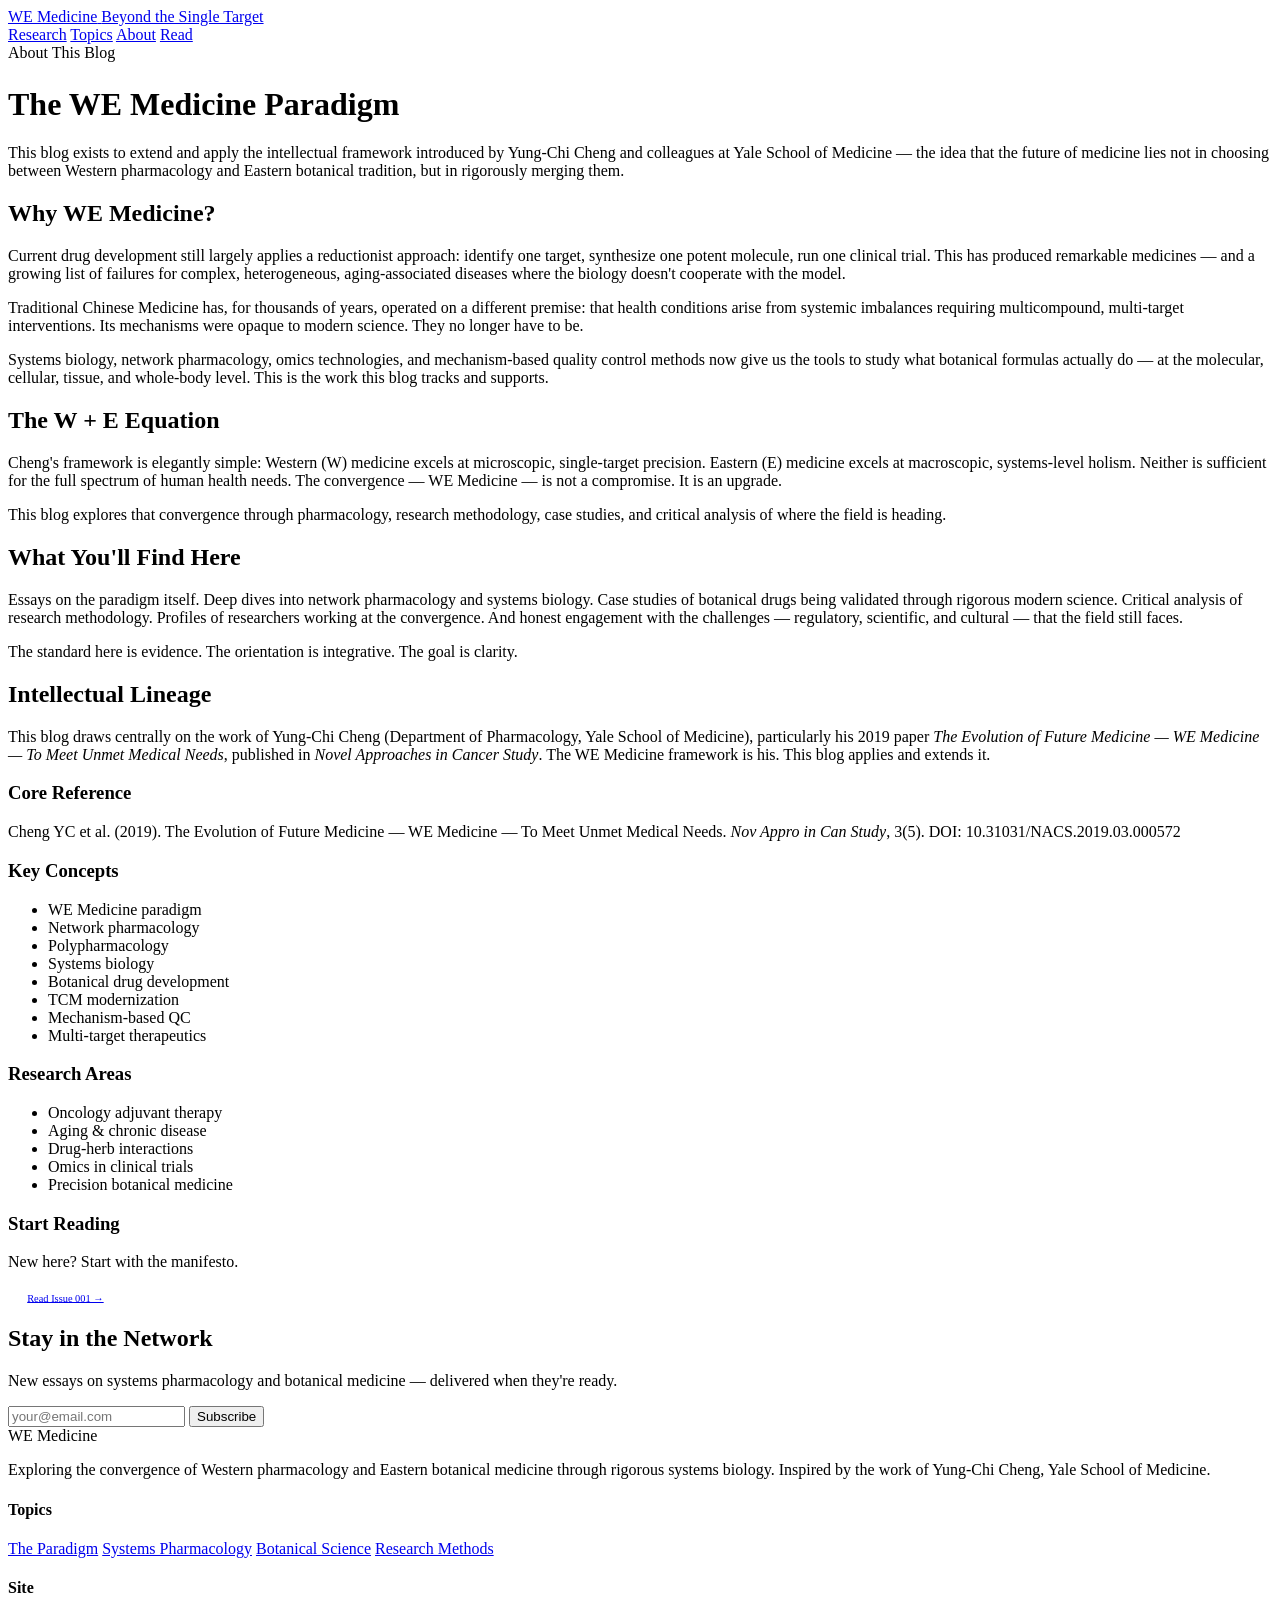
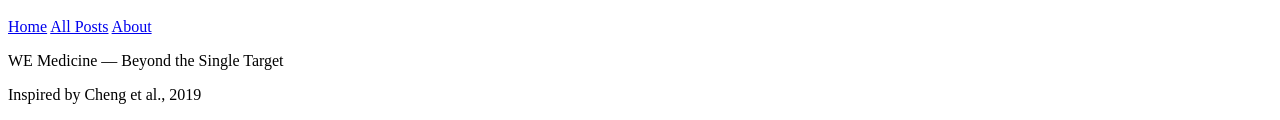
==== about.html @ 9427d6cd "Create about.html" ====
<!DOCTYPE html>
<html lang="en">
<head>
  <meta charset="UTF-8">
  <meta name="viewport" content="width=device-width, initial-scale=1.0">
  <title>About — WE Medicine</title>
  <link rel="stylesheet" href="css/style.css">
</head>
<body>

  <header>
    <div class="header-inner">
      <a href="index.html" class="logo">
        <span class="logo-we">WE Medicine</span>
        <span class="logo-rest">Beyond the Single Target</span>
      </a>
      <nav>
        <a href="blog.html">Research</a>
        <a href="topics.html">Topics</a>
        <a href="about.html">About</a>
        <a href="blog.html" class="nav-cta">Read</a>
      </nav>
    </div>
  </header>

  <div class="about-layout">
    <div class="about-content">
      <div class="hero-label" style="margin-bottom:1.5rem;">About This Blog</div>
      <h1 class="fade-in">The WE Medicine Paradigm</h1>

      <p>
        This blog exists to extend and apply the intellectual framework introduced by
        Yung-Chi Cheng and colleagues at Yale School of Medicine — the idea that the future
        of medicine lies not in choosing between Western pharmacology and Eastern botanical
        tradition, but in rigorously merging them.
      </p>

      <h2>Why WE Medicine?</h2>
      <p>
        Current drug development still largely applies a reductionist approach: identify one
        target, synthesize one potent molecule, run one clinical trial. This has produced
        remarkable medicines — and a growing list of failures for complex, heterogeneous,
        aging-associated diseases where the biology doesn't cooperate with the model.
      </p>
      <p>
        Traditional Chinese Medicine has, for thousands of years, operated on a different
        premise: that health conditions arise from systemic imbalances requiring multicompound,
        multi-target interventions. Its mechanisms were opaque to modern science. They no
        longer have to be.
      </p>
      <p>
        Systems biology, network pharmacology, omics technologies, and mechanism-based
        quality control methods now give us the tools to study what botanical formulas actually
        do — at the molecular, cellular, tissue, and whole-body level. This is the work this
        blog tracks and supports.
      </p>

      <h2>The W + E Equation</h2>
      <p>
        Cheng's framework is elegantly simple: Western (W) medicine excels at microscopic,
        single-target precision. Eastern (E) medicine excels at macroscopic, systems-level
        holism. Neither is sufficient for the full spectrum of human health needs. The
        convergence — WE Medicine — is not a compromise. It is an upgrade.
      </p>
      <p>
        This blog explores that convergence through pharmacology, research methodology,
        case studies, and critical analysis of where the field is heading.
      </p>

      <h2>What You'll Find Here</h2>
      <p>
        Essays on the paradigm itself. Deep dives into network pharmacology and systems
        biology. Case studies of botanical drugs being validated through rigorous modern
        science. Critical analysis of research methodology. Profiles of researchers working
        at the convergence. And honest engagement with the challenges — regulatory, scientific,
        and cultural — that the field still faces.
      </p>
      <p>
        The standard here is evidence. The orientation is integrative. The goal is clarity.
      </p>

      <h2>Intellectual Lineage</h2>
      <p>
        This blog draws centrally on the work of Yung-Chi Cheng (Department of Pharmacology,
        Yale School of Medicine), particularly his 2019 paper <em>The Evolution of Future
        Medicine — WE Medicine — To Meet Unmet Medical Needs</em>, published in
        <em>Novel Approaches in Cancer Study</em>. The WE Medicine framework is his. This
        blog applies and extends it.
      </p>
    </div>

    <div class="about-sidebar">
      <div class="sidebar-block">
        <h3>Core Reference</h3>
        <p>Cheng YC et al. (2019). The Evolution of Future Medicine — WE Medicine — To Meet Unmet Medical Needs. <em>Nov Appro in Can Study</em>, 3(5). DOI: 10.31031/NACS.2019.03.000572</p>
      </div>

      <div class="sidebar-block">
        <h3>Key Concepts</h3>
        <ul>
          <li>WE Medicine paradigm</li>
          <li>Network pharmacology</li>
          <li>Polypharmacology</li>
          <li>Systems biology</li>
          <li>Botanical drug development</li>
          <li>TCM modernization</li>
          <li>Mechanism-based QC</li>
          <li>Multi-target therapeutics</li>
        </ul>
      </div>

      <div class="sidebar-block">
        <h3>Research Areas</h3>
        <ul>
          <li>Oncology adjuvant therapy</li>
          <li>Aging & chronic disease</li>
          <li>Drug-herb interactions</li>
          <li>Omics in clinical trials</li>
          <li>Precision botanical medicine</li>
        </ul>
      </div>

      <div class="sidebar-block">
        <h3>Start Reading</h3>
        <p style="margin-bottom:1rem;">New here? Start with the manifesto.</p>
        <a href="posts/manifesto.html" class="btn-primary" style="font-size:0.65rem; padding: 0.6rem 1.2rem;">Read Issue 001 →</a>
      </div>
    </div>
  </div>

  <div class="newsletter-section">
    <div class="newsletter-inner">
      <h2>Stay in the Network</h2>
      <p>New essays on systems pharmacology and botanical medicine — delivered when they're ready.</p>
      <form class="newsletter-form" onsubmit="return false;">
        <input type="email" placeholder="your@email.com">
        <button type="submit">Subscribe</button>
      </form>
    </div>
  </div>

  <footer>
    <div class="footer-inner">
      <div class="footer-brand">
        <span class="logo-we">WE Medicine</span>
        <p>Exploring the convergence of Western pharmacology and Eastern botanical medicine through rigorous systems biology. Inspired by the work of Yung-Chi Cheng, Yale School of Medicine.</p>
      </div>
      <div class="footer-col">
        <h4>Topics</h4>
        <a href="blog.html">The Paradigm</a>
        <a href="blog.html">Systems Pharmacology</a>
        <a href="blog.html">Botanical Science</a>
        <a href="blog.html">Research Methods</a>
      </div>
      <div class="footer-col">
        <h4>Site</h4>
        <a href="index.html">Home</a>
        <a href="blog.html">All Posts</a>
        <a href="about.html">About</a>
      </div>
    </div>
    <div class="footer-bottom">
      <p>WE Medicine — Beyond the Single Target</p>
      <p>Inspired by Cheng et al., 2019</p>
    </div>
  </footer>

  <script src="js/main.js"></script>
</body>
</html>
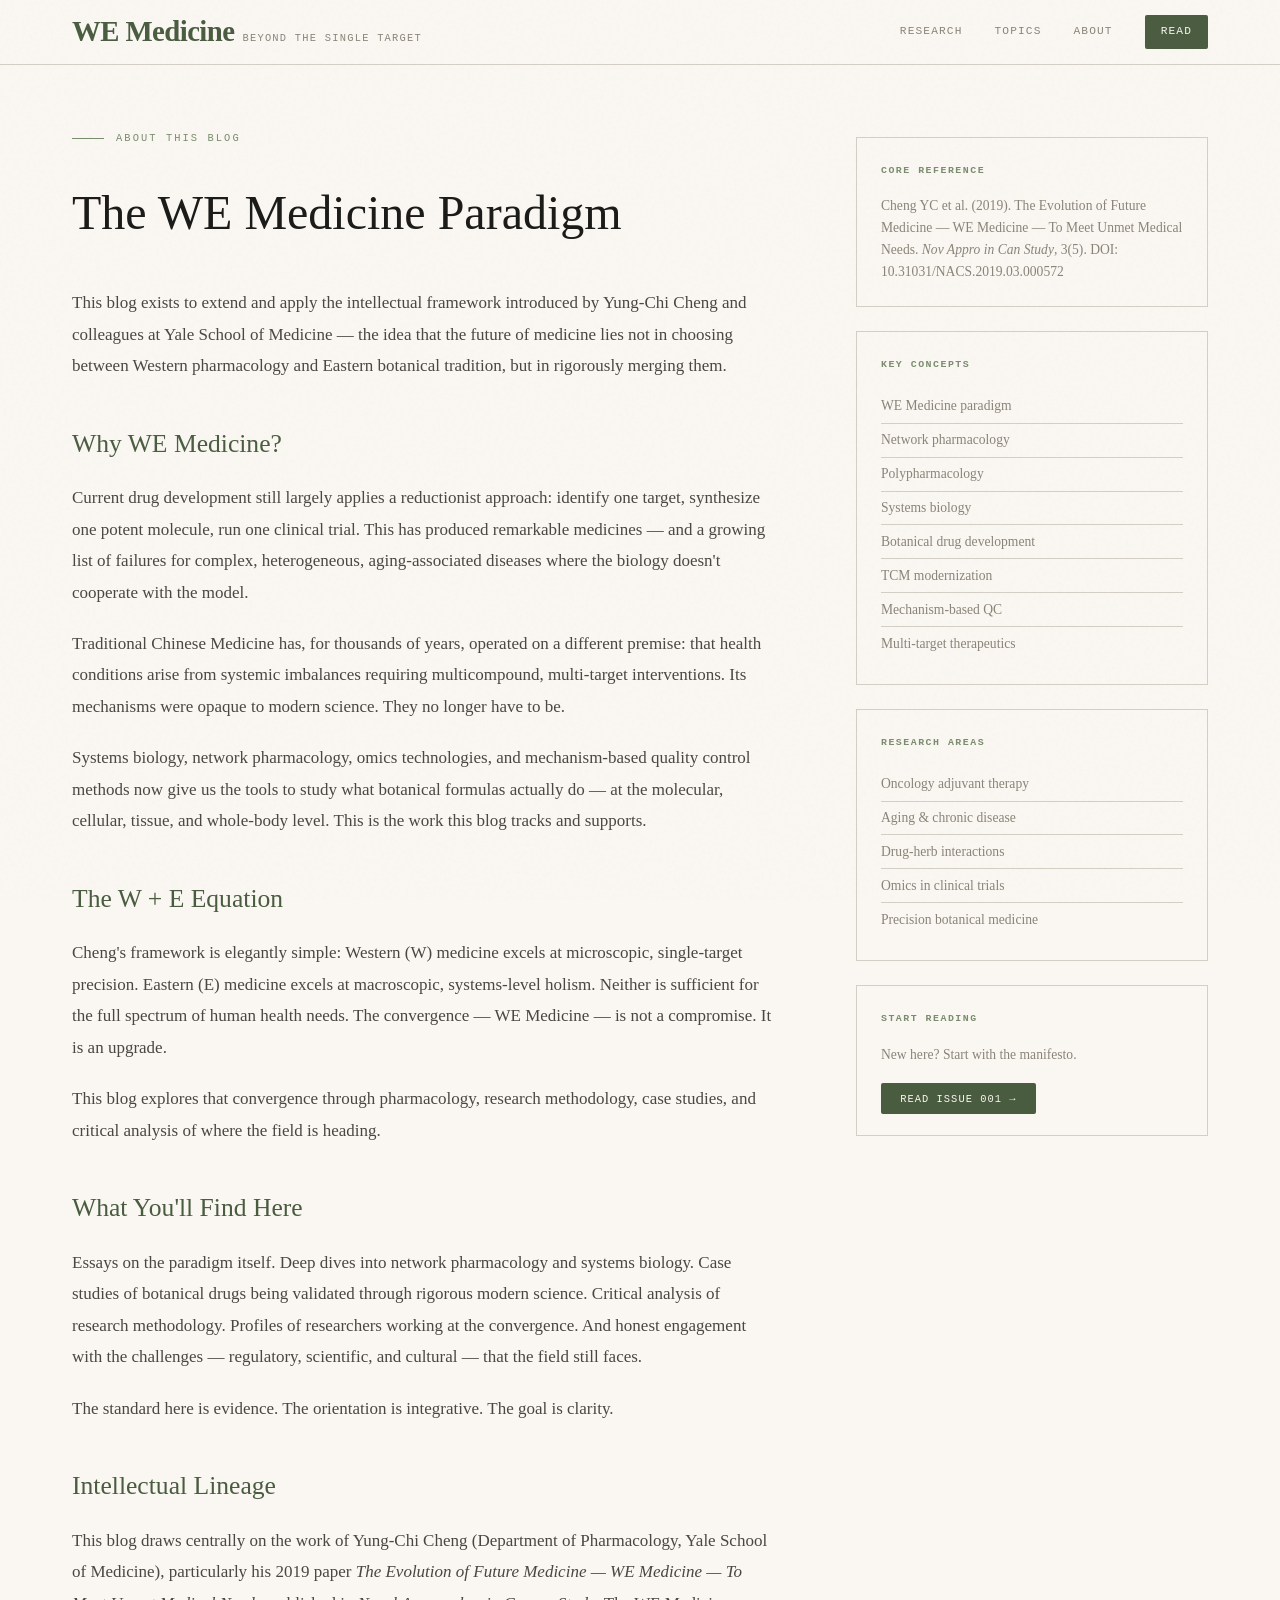
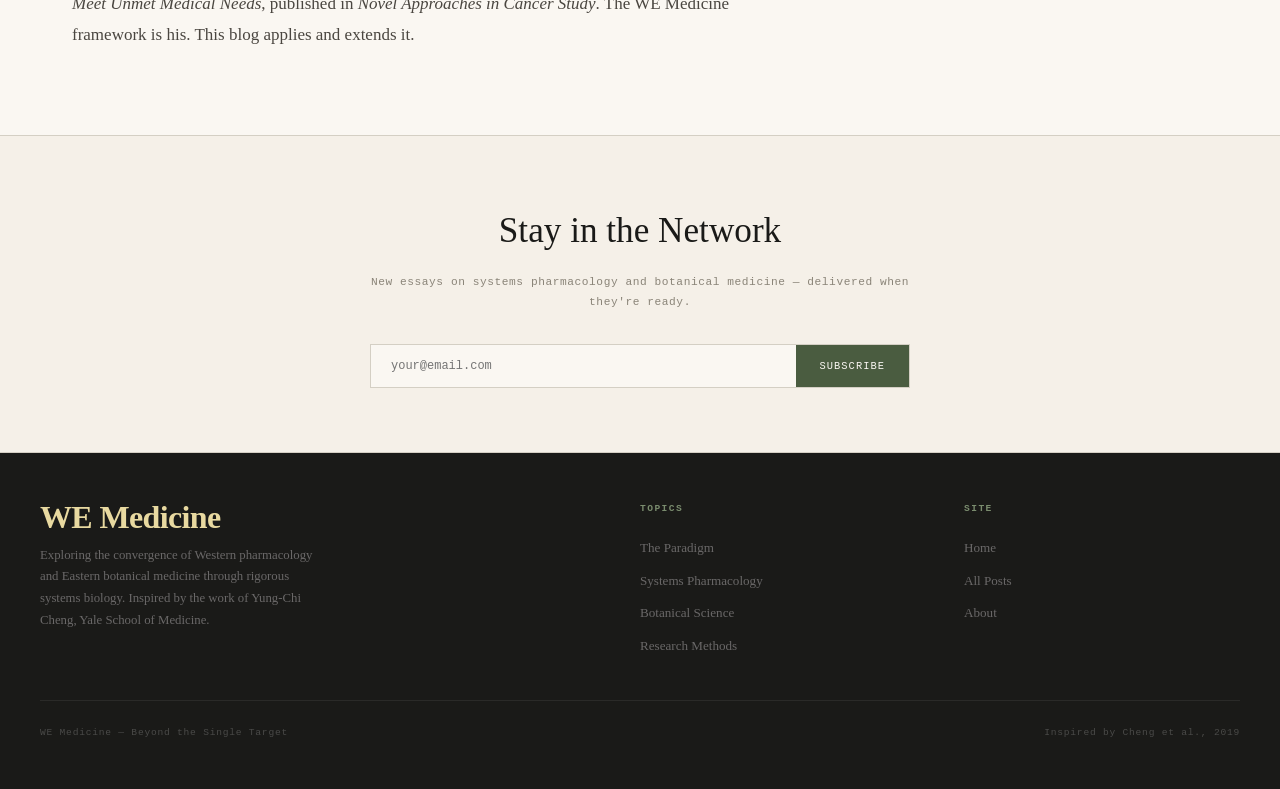
==== commit e5f64a78: "Update about.html" ====
--- a/about.html
+++ b/about.html
@@ -4,7 +4,7 @@
   <meta charset="UTF-8">
   <meta name="viewport" content="width=device-width, initial-scale=1.0">
   <title>About — WE Medicine</title>
-  <link rel="stylesheet" href="css/style.css">
+  <link rel="stylesheet" href="style.css">
 </head>
 <body>
 
@@ -123,7 +123,7 @@
       <div class="sidebar-block">
         <h3>Start Reading</h3>
         <p style="margin-bottom:1rem;">New here? Start with the manifesto.</p>
-        <a href="posts/manifesto.html" class="btn-primary" style="font-size:0.65rem; padding: 0.6rem 1.2rem;">Read Issue 001 →</a>
+        <a href="manifesto.html" class="btn-primary" style="font-size:0.65rem; padding: 0.6rem 1.2rem;">Read Issue 001 →</a>
       </div>
     </div>
   </div>
@@ -165,6 +165,6 @@
     </div>
   </footer>
 
-  <script src="js/main.js"></script>
+  <script src="main.js"></script>
 </body>
 </html>
--- a/style.css
+++ b/style.css
@@ -0,0 +1,867 @@
+@import url('https://fonts.googleapis.com/css2?family=Cormorant+Garamond:ital,wght@0,300;0,400;0,600;1,300;1,400&family=DM+Mono:wght@300;400;500&family=Libre+Baskerville:ital,wght@0,400;0,700;1,400&display=swap');
+
+:root {
+  --ink: #1a1a18;
+  --paper: #f5f0e8;
+  --warm-white: #faf7f2;
+  --sage: #7a8c6e;
+  --deep-sage: #4a5c40;
+  --rust: #a84b2f;
+  --gold: #b8922a;
+  --pale-gold: #e8d9a0;
+  --muted: #8a8478;
+  --border: #d4cfc4;
+  --accent-line: #4a5c40;
+}
+
+*, *::before, *::after { box-sizing: border-box; margin: 0; padding: 0; }
+
+html { scroll-behavior: smooth; }
+
+body {
+  background: var(--warm-white);
+  color: var(--ink);
+  font-family: 'Libre Baskerville', Georgia, 'Times New Roman', serif;
+  font-size: 17px;
+  line-height: 1.75;
+  min-height: 100vh;
+}
+
+/* ── NOISE TEXTURE OVERLAY ── */
+body::before {
+  content: '';
+  position: fixed;
+  inset: 0;
+  background-image: url("data:image/svg+xml,%3Csvg viewBox='0 0 256 256' xmlns='http://www.w3.org/2000/svg'%3E%3Cfilter id='noise'%3E%3CfeTurbulence type='fractalNoise' baseFrequency='0.9' numOctaves='4' stitchTiles='stitch'/%3E%3C/filter%3E%3Crect width='100%25' height='100%25' filter='url(%23noise)' opacity='0.04'/%3E%3C/svg%3E");
+  pointer-events: none;
+  z-index: 1000;
+  opacity: 0.5;
+}
+
+/* ── HEADER ── */
+header {
+  border-bottom: 1px solid var(--border);
+  background: var(--warm-white);
+  position: sticky;
+  top: 0;
+  z-index: 100;
+  backdrop-filter: blur(8px);
+}
+
+.header-inner {
+  max-width: 1200px;
+  margin: 0 auto;
+  padding: 0 2rem;
+  display: flex;
+  align-items: center;
+  justify-content: space-between;
+  height: 64px;
+}
+
+.logo {
+  text-decoration: none;
+  display: flex;
+  align-items: baseline;
+  gap: 0.5rem;
+}
+
+.logo-we {
+  font-family: 'Cormorant Garamond', serif;
+  font-size: 1.8rem;
+  font-weight: 600;
+  color: var(--deep-sage);
+  letter-spacing: -0.02em;
+  line-height: 1;
+}
+
+.logo-rest {
+  font-family: 'DM Mono', monospace;
+  font-size: 0.65rem;
+  font-weight: 300;
+  color: var(--muted);
+  letter-spacing: 0.12em;
+  text-transform: uppercase;
+}
+
+nav {
+  display: flex;
+  align-items: center;
+  gap: 2rem;
+}
+
+nav a {
+  font-family: 'DM Mono', monospace;
+  font-size: 0.7rem;
+  font-weight: 400;
+  letter-spacing: 0.1em;
+  text-transform: uppercase;
+  color: var(--muted);
+  text-decoration: none;
+  transition: color 0.2s;
+}
+
+nav a:hover { color: var(--deep-sage); }
+
+.nav-cta {
+  background: var(--deep-sage);
+  color: var(--warm-white) !important;
+  padding: 0.45rem 1rem;
+  border-radius: 2px;
+}
+
+.nav-cta:hover { background: var(--ink); color: var(--warm-white) !important; }
+
+/* ── HERO ── */
+.hero {
+  max-width: 1200px;
+  margin: 0 auto;
+  padding: 5rem 2rem 4rem;
+  display: grid;
+  grid-template-columns: 1fr 1fr;
+  gap: 4rem;
+  align-items: center;
+  min-height: 80vh;
+}
+
+.hero-label {
+  font-family: 'DM Mono', monospace;
+  font-size: 0.65rem;
+  letter-spacing: 0.2em;
+  text-transform: uppercase;
+  color: var(--sage);
+  margin-bottom: 1.5rem;
+  display: flex;
+  align-items: center;
+  gap: 0.75rem;
+}
+
+.hero-label::before {
+  content: '';
+  display: block;
+  width: 2rem;
+  height: 1px;
+  background: var(--sage);
+}
+
+.hero h1 {
+  font-family: 'Cormorant Garamond', serif;
+  font-size: clamp(3rem, 5vw, 4.5rem);
+  font-weight: 300;
+  line-height: 1.1;
+  letter-spacing: -0.02em;
+  color: var(--ink);
+  margin-bottom: 0.25rem;
+}
+
+.hero h1 em {
+  font-style: italic;
+  color: var(--deep-sage);
+}
+
+.hero-subtitle {
+  font-family: 'DM Mono', monospace;
+  font-size: 0.72rem;
+  letter-spacing: 0.15em;
+  text-transform: uppercase;
+  color: var(--rust);
+  margin-bottom: 2rem;
+  border-left: 2px solid var(--rust);
+  padding-left: 0.75rem;
+}
+
+.hero-desc {
+  font-size: 1.05rem;
+  color: #4a4640;
+  line-height: 1.85;
+  max-width: 480px;
+  margin-bottom: 2.5rem;
+}
+
+.hero-actions {
+  display: flex;
+  gap: 1rem;
+  align-items: center;
+}
+
+.btn-primary {
+  background: var(--deep-sage);
+  color: var(--warm-white);
+  padding: 0.75rem 1.75rem;
+  text-decoration: none;
+  font-family: 'DM Mono', monospace;
+  font-size: 0.7rem;
+  letter-spacing: 0.1em;
+  text-transform: uppercase;
+  border-radius: 2px;
+  transition: background 0.2s;
+}
+
+.btn-primary:hover { background: var(--ink); }
+
+.btn-secondary {
+  color: var(--muted);
+  text-decoration: none;
+  font-family: 'DM Mono', monospace;
+  font-size: 0.7rem;
+  letter-spacing: 0.1em;
+  text-transform: uppercase;
+  border-bottom: 1px solid var(--border);
+  padding-bottom: 2px;
+  transition: color 0.2s, border-color 0.2s;
+}
+
+.btn-secondary:hover { color: var(--ink); border-color: var(--ink); }
+
+/* ── HERO VISUAL ── */
+.hero-visual {
+  position: relative;
+  display: flex;
+  justify-content: center;
+  align-items: center;
+  overflow: hidden;
+}
+
+.we-diagram {
+  width: 320px;
+  height: 320px;
+  max-width: 320px;
+  max-height: 320px;
+  flex-shrink: 0;
+}
+
+.we-diagram svg {
+  display: block;
+  width: 320px;
+  height: 320px;
+}
+
+/* ── MARQUEE ── */
+.marquee-strip {
+  border-top: 1px solid var(--border);
+  border-bottom: 1px solid var(--border);
+  background: var(--paper);
+  overflow: hidden;
+  padding: 0.6rem 0;
+}
+
+.marquee-track {
+  display: flex;
+  gap: 3rem;
+  animation: marquee 30s linear infinite;
+  white-space: nowrap;
+}
+
+.marquee-track span {
+  font-family: 'DM Mono', monospace;
+  font-size: 0.65rem;
+  letter-spacing: 0.15em;
+  text-transform: uppercase;
+  color: var(--muted);
+  flex-shrink: 0;
+}
+
+.marquee-track span.dot {
+  color: var(--sage);
+}
+
+@keyframes marquee {
+  from { transform: translateX(0); }
+  to { transform: translateX(-50%); }
+}
+
+/* ── SECTION ── */
+section {
+  max-width: 1200px;
+  margin: 0 auto;
+  padding: 5rem 2rem;
+}
+
+.section-label {
+  font-family: 'DM Mono', monospace;
+  font-size: 0.65rem;
+  letter-spacing: 0.2em;
+  text-transform: uppercase;
+  color: var(--sage);
+  margin-bottom: 3rem;
+  display: flex;
+  align-items: center;
+  gap: 0.75rem;
+}
+
+.section-label::after {
+  content: '';
+  display: block;
+  flex: 1;
+  height: 1px;
+  background: var(--border);
+}
+
+/* ── FEATURED POST ── */
+.featured-grid {
+  display: grid;
+  grid-template-columns: 1.4fr 1fr;
+  gap: 2px;
+  background: var(--border);
+}
+
+.featured-main {
+  background: var(--warm-white);
+  padding: 3rem;
+  position: relative;
+  overflow: hidden;
+}
+
+.featured-main::before {
+  content: '';
+  position: absolute;
+  top: 0; left: 0; right: 0;
+  height: 3px;
+  background: linear-gradient(90deg, var(--deep-sage), var(--sage));
+}
+
+.featured-side {
+  background: var(--warm-white);
+  display: flex;
+  flex-direction: column;
+  gap: 2px;
+}
+
+.side-post {
+  background: var(--warm-white);
+  padding: 2rem;
+  flex: 1;
+  border-left: none;
+  position: relative;
+  transition: background 0.2s;
+}
+
+.side-post:hover { background: var(--paper); }
+
+.post-category {
+  font-family: 'DM Mono', monospace;
+  font-size: 0.6rem;
+  letter-spacing: 0.15em;
+  text-transform: uppercase;
+  color: var(--rust);
+  margin-bottom: 0.75rem;
+}
+
+.post-title {
+  font-family: 'Cormorant Garamond', serif;
+  font-size: 1.6rem;
+  font-weight: 400;
+  line-height: 1.25;
+  color: var(--ink);
+  margin-bottom: 1rem;
+  text-decoration: none;
+  display: block;
+}
+
+.post-title:hover { color: var(--deep-sage); }
+
+.side-post .post-title {
+  font-size: 1.1rem;
+}
+
+.post-excerpt {
+  color: #5a5650;
+  font-size: 0.95rem;
+  line-height: 1.7;
+  margin-bottom: 1.5rem;
+}
+
+.post-meta {
+  font-family: 'DM Mono', monospace;
+  font-size: 0.6rem;
+  letter-spacing: 0.1em;
+  color: var(--muted);
+  display: flex;
+  gap: 1.5rem;
+}
+
+.read-more {
+  font-family: 'DM Mono', monospace;
+  font-size: 0.65rem;
+  letter-spacing: 0.1em;
+  text-transform: uppercase;
+  color: var(--deep-sage);
+  text-decoration: none;
+  display: inline-flex;
+  align-items: center;
+  gap: 0.5rem;
+  margin-top: 1.5rem;
+}
+
+.read-more::after { content: '→'; transition: transform 0.2s; }
+.read-more:hover::after { transform: translateX(4px); }
+
+/* ── TOPIC GRID ── */
+.topics-grid {
+  display: grid;
+  grid-template-columns: repeat(3, 1fr);
+  gap: 1.5rem;
+}
+
+.topic-card {
+  border: 1px solid var(--border);
+  padding: 2rem;
+  position: relative;
+  transition: border-color 0.2s, transform 0.2s;
+  cursor: pointer;
+  text-decoration: none;
+  display: block;
+  color: inherit;
+}
+
+.topic-card:hover {
+  border-color: var(--deep-sage);
+  transform: translateY(-2px);
+}
+
+.topic-number {
+  font-family: 'Cormorant Garamond', serif;
+  font-size: 3rem;
+  font-weight: 300;
+  color: var(--pale-gold);
+  line-height: 1;
+  margin-bottom: 1rem;
+}
+
+.topic-name {
+  font-family: 'Cormorant Garamond', serif;
+  font-size: 1.2rem;
+  font-weight: 600;
+  color: var(--ink);
+  margin-bottom: 0.5rem;
+}
+
+.topic-desc {
+  font-family: 'DM Mono', monospace;
+  font-size: 0.62rem;
+  letter-spacing: 0.05em;
+  color: var(--muted);
+  line-height: 1.6;
+}
+
+/* ── PARADIGM BLOCK ── */
+.paradigm-block {
+  background: var(--ink);
+  color: var(--warm-white);
+  padding: 5rem 2rem;
+}
+
+.paradigm-inner {
+  max-width: 1200px;
+  margin: 0 auto;
+  display: grid;
+  grid-template-columns: 1fr 1fr;
+  gap: 5rem;
+  align-items: center;
+}
+
+.paradigm-block .section-label {
+  color: var(--sage);
+}
+
+.paradigm-block .section-label::after {
+  background: #3a3a38;
+}
+
+.paradigm-quote {
+  font-family: 'Cormorant Garamond', serif;
+  font-size: 1.9rem;
+  font-weight: 300;
+  font-style: italic;
+  line-height: 1.4;
+  color: var(--pale-gold);
+  margin-bottom: 1.5rem;
+}
+
+.paradigm-attribution {
+  font-family: 'DM Mono', monospace;
+  font-size: 0.65rem;
+  letter-spacing: 0.1em;
+  color: var(--sage);
+}
+
+.equation-display {
+  display: flex;
+  flex-direction: column;
+  gap: 1.5rem;
+}
+
+.eq-row {
+  display: flex;
+  align-items: center;
+  gap: 1rem;
+  padding: 1.25rem 1.5rem;
+  border: 1px solid #3a3a38;
+}
+
+.eq-row.active {
+  border-color: var(--sage);
+  background: rgba(74, 92, 64, 0.1);
+}
+
+.eq-label {
+  font-family: 'DM Mono', monospace;
+  font-size: 0.6rem;
+  letter-spacing: 0.1em;
+  color: var(--muted);
+  width: 60px;
+  flex-shrink: 0;
+}
+
+.eq-value {
+  font-family: 'Cormorant Garamond', serif;
+  font-size: 1.4rem;
+  font-weight: 600;
+  color: var(--warm-white);
+}
+
+.eq-row.active .eq-value { color: var(--pale-gold); }
+
+.eq-desc {
+  font-size: 0.8rem;
+  color: #8a8888;
+  font-family: 'Libre Baskerville', serif;
+  font-style: italic;
+}
+
+/* ── NEWSLETTER ── */
+.newsletter-section {
+  background: var(--paper);
+  border-top: 1px solid var(--border);
+  border-bottom: 1px solid var(--border);
+  padding: 4rem 2rem;
+  text-align: center;
+}
+
+.newsletter-inner { max-width: 540px; margin: 0 auto; }
+
+.newsletter-section h2 {
+  font-family: 'Cormorant Garamond', serif;
+  font-size: 2.2rem;
+  font-weight: 400;
+  margin-bottom: 0.75rem;
+}
+
+.newsletter-section p {
+  color: var(--muted);
+  font-size: 0.9rem;
+  margin-bottom: 2rem;
+  font-family: 'DM Mono', monospace;
+  font-size: 0.7rem;
+  letter-spacing: 0.05em;
+}
+
+.newsletter-form {
+  display: flex;
+  gap: 0;
+  border: 1px solid var(--border);
+  overflow: hidden;
+}
+
+.newsletter-form input {
+  flex: 1;
+  padding: 0.85rem 1.25rem;
+  border: none;
+  background: var(--warm-white);
+  font-family: 'DM Mono', monospace;
+  font-size: 0.75rem;
+  color: var(--ink);
+  outline: none;
+}
+
+.newsletter-form button {
+  background: var(--deep-sage);
+  color: var(--warm-white);
+  border: none;
+  padding: 0.85rem 1.5rem;
+  font-family: 'DM Mono', monospace;
+  font-size: 0.65rem;
+  letter-spacing: 0.1em;
+  text-transform: uppercase;
+  cursor: pointer;
+  transition: background 0.2s;
+}
+
+.newsletter-form button:hover { background: var(--ink); }
+
+/* ── FOOTER ── */
+footer {
+  background: var(--ink);
+  color: #8a8888;
+  padding: 3rem 2rem;
+}
+
+.footer-inner {
+  max-width: 1200px;
+  margin: 0 auto;
+  display: grid;
+  grid-template-columns: 2fr 1fr 1fr;
+  gap: 3rem;
+}
+
+.footer-brand .logo-we { font-size: 2rem; display: block; margin-bottom: 0.5rem; color: var(--pale-gold); }
+
+.footer-brand p {
+  font-size: 0.8rem;
+  line-height: 1.7;
+  margin-top: 0.75rem;
+  max-width: 280px;
+  color: #6a6868;
+}
+
+.footer-col h4 {
+  font-family: 'DM Mono', monospace;
+  font-size: 0.6rem;
+  letter-spacing: 0.15em;
+  text-transform: uppercase;
+  color: var(--sage);
+  margin-bottom: 1.25rem;
+}
+
+.footer-col a {
+  display: block;
+  font-size: 0.82rem;
+  color: #6a6868;
+  text-decoration: none;
+  margin-bottom: 0.6rem;
+  transition: color 0.2s;
+}
+
+.footer-col a:hover { color: var(--warm-white); }
+
+.footer-bottom {
+  max-width: 1200px;
+  margin: 2rem auto 0;
+  padding-top: 1.5rem;
+  border-top: 1px solid #2a2a28;
+  display: flex;
+  justify-content: space-between;
+  align-items: center;
+}
+
+.footer-bottom p {
+  font-family: 'DM Mono', monospace;
+  font-size: 0.6rem;
+  letter-spacing: 0.08em;
+  color: #4a4a48;
+}
+
+/* ── BLOG PAGE ── */
+.page-hero {
+  max-width: 1200px;
+  margin: 0 auto;
+  padding: 4rem 2rem 2rem;
+  border-bottom: 1px solid var(--border);
+  margin-bottom: 0;
+}
+
+.page-hero h1 {
+  font-family: 'Cormorant Garamond', serif;
+  font-size: 3rem;
+  font-weight: 300;
+  margin-bottom: 0.5rem;
+}
+
+.page-hero p {
+  color: var(--muted);
+  font-family: 'DM Mono', monospace;
+  font-size: 0.7rem;
+  letter-spacing: 0.08em;
+}
+
+.filter-bar {
+  max-width: 1200px;
+  margin: 0 auto;
+  padding: 1.5rem 2rem;
+  border-bottom: 1px solid var(--border);
+  display: flex;
+  gap: 0.5rem;
+  flex-wrap: wrap;
+}
+
+.filter-btn {
+  font-family: 'DM Mono', monospace;
+  font-size: 0.62rem;
+  letter-spacing: 0.1em;
+  text-transform: uppercase;
+  padding: 0.4rem 0.85rem;
+  border: 1px solid var(--border);
+  background: none;
+  color: var(--muted);
+  cursor: pointer;
+  border-radius: 2px;
+  transition: all 0.15s;
+}
+
+.filter-btn.active, .filter-btn:hover {
+  background: var(--deep-sage);
+  color: var(--warm-white);
+  border-color: var(--deep-sage);
+}
+
+.posts-grid {
+  max-width: 1200px;
+  margin: 0 auto;
+  padding: 3rem 2rem;
+  display: grid;
+  grid-template-columns: repeat(3, 1fr);
+  gap: 2rem;
+}
+
+.post-card {
+  border: 1px solid var(--border);
+  padding: 2rem;
+  display: flex;
+  flex-direction: column;
+  transition: border-color 0.2s, transform 0.2s;
+}
+
+.post-card:hover {
+  border-color: var(--deep-sage);
+  transform: translateY(-2px);
+}
+
+.post-card .post-title { font-size: 1.25rem; flex: 1; }
+.post-card .post-excerpt { font-size: 0.88rem; }
+
+/* ── ABOUT PAGE ── */
+.about-layout {
+  max-width: 1200px;
+  margin: 0 auto;
+  padding: 4rem 2rem;
+  display: grid;
+  grid-template-columns: 2fr 1fr;
+  gap: 5rem;
+}
+
+.about-content h1 {
+  font-family: 'Cormorant Garamond', serif;
+  font-size: 3rem;
+  font-weight: 300;
+  margin-bottom: 2rem;
+}
+
+.about-content h2 {
+  font-family: 'Cormorant Garamond', serif;
+  font-size: 1.6rem;
+  font-weight: 400;
+  margin: 2.5rem 0 1rem;
+  color: var(--deep-sage);
+}
+
+.about-content p {
+  color: #4a4640;
+  line-height: 1.85;
+  margin-bottom: 1.25rem;
+}
+
+.about-sidebar {
+  padding-top: 0.5rem;
+}
+
+.sidebar-block {
+  border: 1px solid var(--border);
+  padding: 1.5rem;
+  margin-bottom: 1.5rem;
+}
+
+.sidebar-block h3 {
+  font-family: 'DM Mono', monospace;
+  font-size: 0.62rem;
+  letter-spacing: 0.15em;
+  text-transform: uppercase;
+  color: var(--sage);
+  margin-bottom: 1rem;
+}
+
+.sidebar-block p, .sidebar-block li {
+  font-size: 0.85rem;
+  color: var(--muted);
+  line-height: 1.6;
+}
+
+.sidebar-block ul { list-style: none; }
+.sidebar-block li { padding: 0.35rem 0; border-bottom: 1px solid var(--border); }
+.sidebar-block li:last-child { border-bottom: none; }
+
+/* ── SINGLE POST ── */
+.post-layout {
+  max-width: 1200px;
+  margin: 0 auto;
+  padding: 4rem 2rem;
+  display: grid;
+  grid-template-columns: 1fr 280px;
+  gap: 5rem;
+}
+
+.post-body h1 {
+  font-family: 'Cormorant Garamond', serif;
+  font-size: 2.8rem;
+  font-weight: 300;
+  line-height: 1.2;
+  margin-bottom: 0.5rem;
+}
+
+.post-body .post-meta { margin-bottom: 2.5rem; padding-bottom: 2rem; border-bottom: 1px solid var(--border); }
+
+.post-body p { color: #3a3830; line-height: 1.9; margin-bottom: 1.5rem; }
+
+.post-body h2 {
+  font-family: 'Cormorant Garamond', serif;
+  font-size: 1.75rem;
+  font-weight: 400;
+  margin: 3rem 0 1rem;
+  color: var(--deep-sage);
+}
+
+.post-body blockquote {
+  border-left: 3px solid var(--sage);
+  padding: 0.5rem 1.5rem;
+  margin: 2rem 0;
+  font-style: italic;
+  color: var(--muted);
+  background: var(--paper);
+}
+
+.post-sidebar { padding-top: 0.25rem; }
+
+/* ── ANIMATIONS ── */
+.fade-in {
+  opacity: 0;
+  transform: translateY(16px);
+  animation: fadeUp 0.7s ease forwards;
+}
+
+@keyframes fadeUp {
+  to { opacity: 1; transform: translateY(0); }
+}
+
+.fade-in:nth-child(1) { animation-delay: 0.1s; }
+.fade-in:nth-child(2) { animation-delay: 0.2s; }
+.fade-in:nth-child(3) { animation-delay: 0.3s; }
+.fade-in:nth-child(4) { animation-delay: 0.4s; }
+
+/* ── RESPONSIVE ── */
+@media (max-width: 900px) {
+  .hero { grid-template-columns: 1fr; min-height: auto; }
+  .hero-visual { display: none; }
+  .featured-grid { grid-template-columns: 1fr; }
+  .topics-grid { grid-template-columns: repeat(2, 1fr); }
+  .paradigm-inner { grid-template-columns: 1fr; gap: 2.5rem; }
+  .footer-inner { grid-template-columns: 1fr; gap: 2rem; }
+  .posts-grid { grid-template-columns: repeat(2, 1fr); }
+  .about-layout { grid-template-columns: 1fr; }
+  .post-layout { grid-template-columns: 1fr; }
+  nav { gap: 1rem; }
+}
+
+@media (max-width: 600px) {
+  .topics-grid { grid-template-columns: 1fr; }
+  .posts-grid { grid-template-columns: 1fr; }
+  .hero { padding: 3rem 1.5rem; }
+  section { padding: 3rem 1.5rem; }
+}
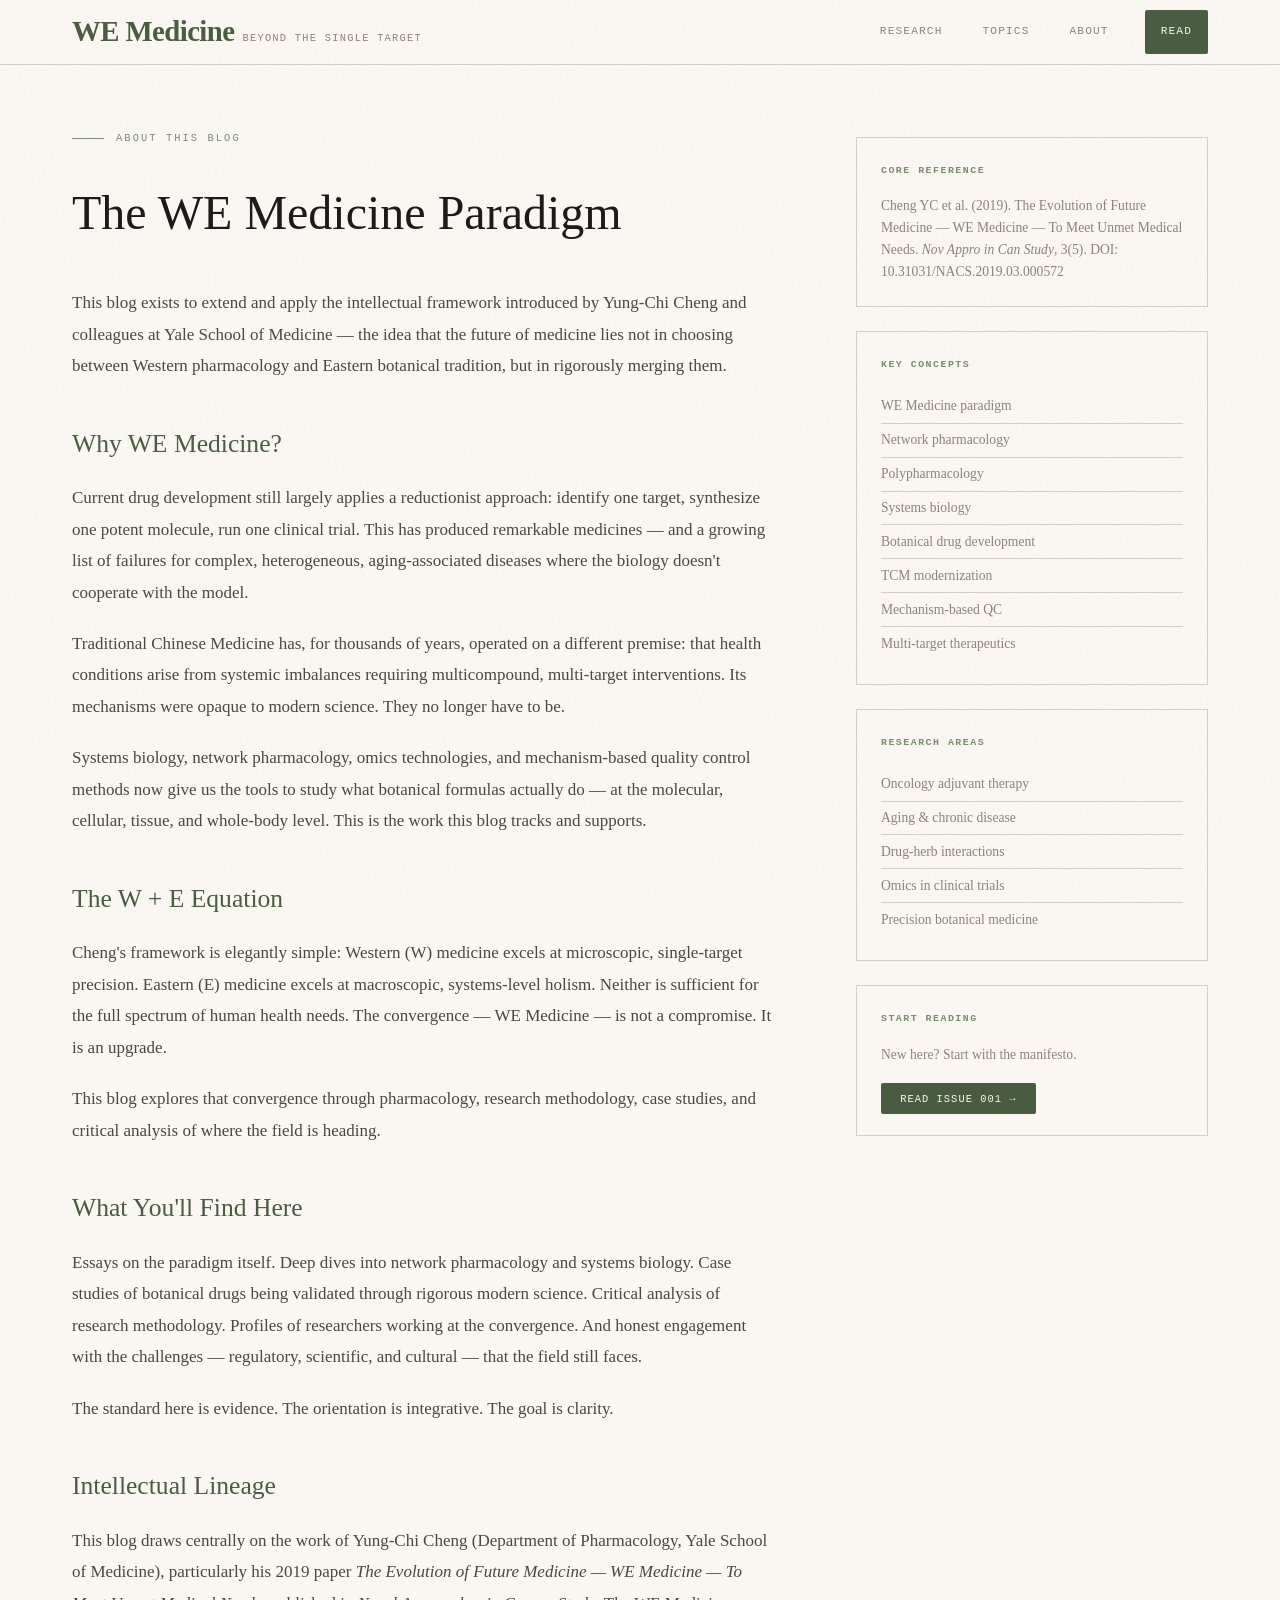
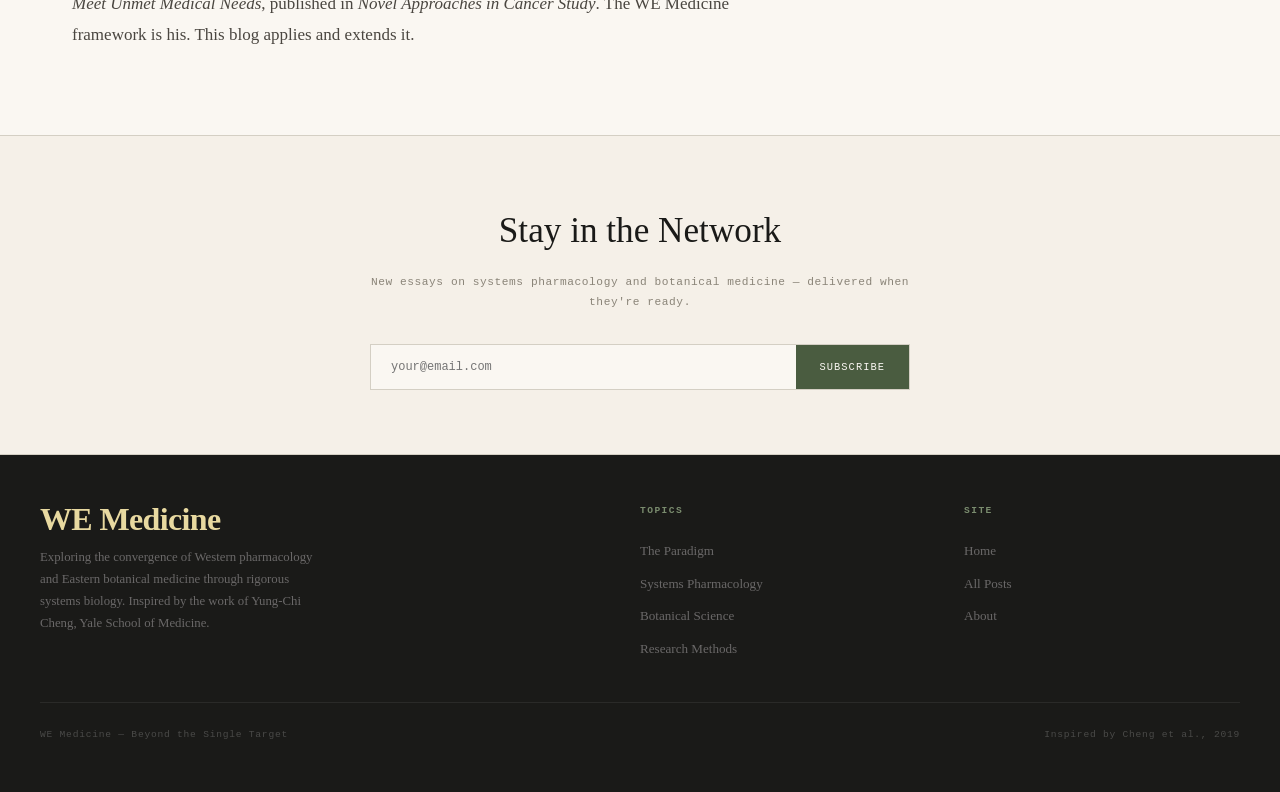
==== commit 82d9a1b3: "Update about.html" ====
--- a/about.html
+++ b/about.html
@@ -1,6 +1,18 @@
 <!DOCTYPE html>
 <html lang="en">
 <head>
+  <!-- Google tag (gtag.js) -->
+  <script async src="https://www.googletagmanager.com/gtag/js?id=G-678SKH391W"></script>
+  <script>
+    window.dataLayer = window.dataLayer || [];
+    function gtag(){dataLayer.push(arguments);}
+    gtag('js', new Date());
+
+    gtag('config', 'G-678SKH391W');
+  </script>
+
+  <link rel="icon" type="image/png" href="assets/WE.png">
+  
   <meta charset="UTF-8">
   <meta name="viewport" content="width=device-width, initial-scale=1.0">
   <title>About — WE Medicine</title>
@@ -16,7 +28,7 @@
       </a>
       <nav>
         <a href="blog.html">Research</a>
-        <a href="topics.html">Topics</a>
+        <a href="index.html#topics">Topics</a>
         <a href="about.html">About</a>
         <a href="blog.html" class="nav-cta">Read</a>
       </nav>
--- a/style.css
+++ b/style.css
@@ -18,6 +18,9 @@
 
 html { scroll-behavior: smooth; }
 
+/* ── iOS: suppress tap highlight flash ── */
+a, button { -webkit-tap-highlight-color: transparent; }
+
 body {
   background: var(--warm-white);
   color: var(--ink);
@@ -98,6 +101,9 @@
   color: var(--muted);
   text-decoration: none;
   transition: color 0.2s;
+  padding: 0.75rem 0.25rem; /* iOS: min 44px touch target */
+  display: inline-flex;
+  align-items: center;
 }
 
 nav a:hover { color: var(--deep-sage); }
@@ -105,8 +111,9 @@
 .nav-cta {
   background: var(--deep-sage);
   color: var(--warm-white) !important;
-  padding: 0.45rem 1rem;
+  padding: 0.65rem 1rem;
   border-radius: 2px;
+  min-height: 44px;
 }
 
 .nav-cta:hover { background: var(--ink); color: var(--warm-white) !important; }
@@ -117,8 +124,8 @@
   margin: 0 auto;
   padding: 5rem 2rem 4rem;
   display: grid;
-  grid-template-columns: 1fr 1fr;
-  gap: 4rem;
+  grid-template-columns: 1fr 1.2fr;
+  gap: 2rem;
   align-items: center;
   min-height: 80vh;
 }
@@ -218,21 +225,20 @@
   display: flex;
   justify-content: center;
   align-items: center;
-  overflow: hidden;
+  overflow: visible;
 }
 
 .we-diagram {
-  width: 320px;
-  height: 320px;
-  max-width: 320px;
-  max-height: 320px;
+  width: 100%;
+  max-width: 560px;
+  aspect-ratio: 1;
   flex-shrink: 0;
 }
 
 .we-diagram svg {
   display: block;
-  width: 320px;
-  height: 320px;
+  width: 100%;
+  height: 100%;
 }
 
 /* ── MARQUEE ── */
@@ -578,6 +584,7 @@
   color: var(--warm-white);
   border: none;
   padding: 0.85rem 1.5rem;
+  min-height: 44px;
   font-family: 'DM Mono', monospace;
   font-size: 0.65rem;
   letter-spacing: 0.1em;
@@ -688,7 +695,8 @@
   font-size: 0.62rem;
   letter-spacing: 0.1em;
   text-transform: uppercase;
-  padding: 0.4rem 0.85rem;
+  padding: 0.65rem 0.85rem; /* iOS: min 44px touch target */
+  min-height: 44px;
   border: 1px solid var(--border);
   background: none;
   color: var(--muted);
@@ -864,4 +872,17 @@
   .posts-grid { grid-template-columns: 1fr; }
   .hero { padding: 3rem 1.5rem; }
   section { padding: 3rem 1.5rem; }
-}
+  .newsletter-form {
+    flex-direction: column;
+    border: none;
+    gap: 0.75rem;
+  }
+  .newsletter-form input {
+    border: 1px solid var(--border);
+    border-radius: 2px;
+  }
+  .newsletter-form button {
+    border-radius: 2px;
+    width: 100%;
+  }
+}
